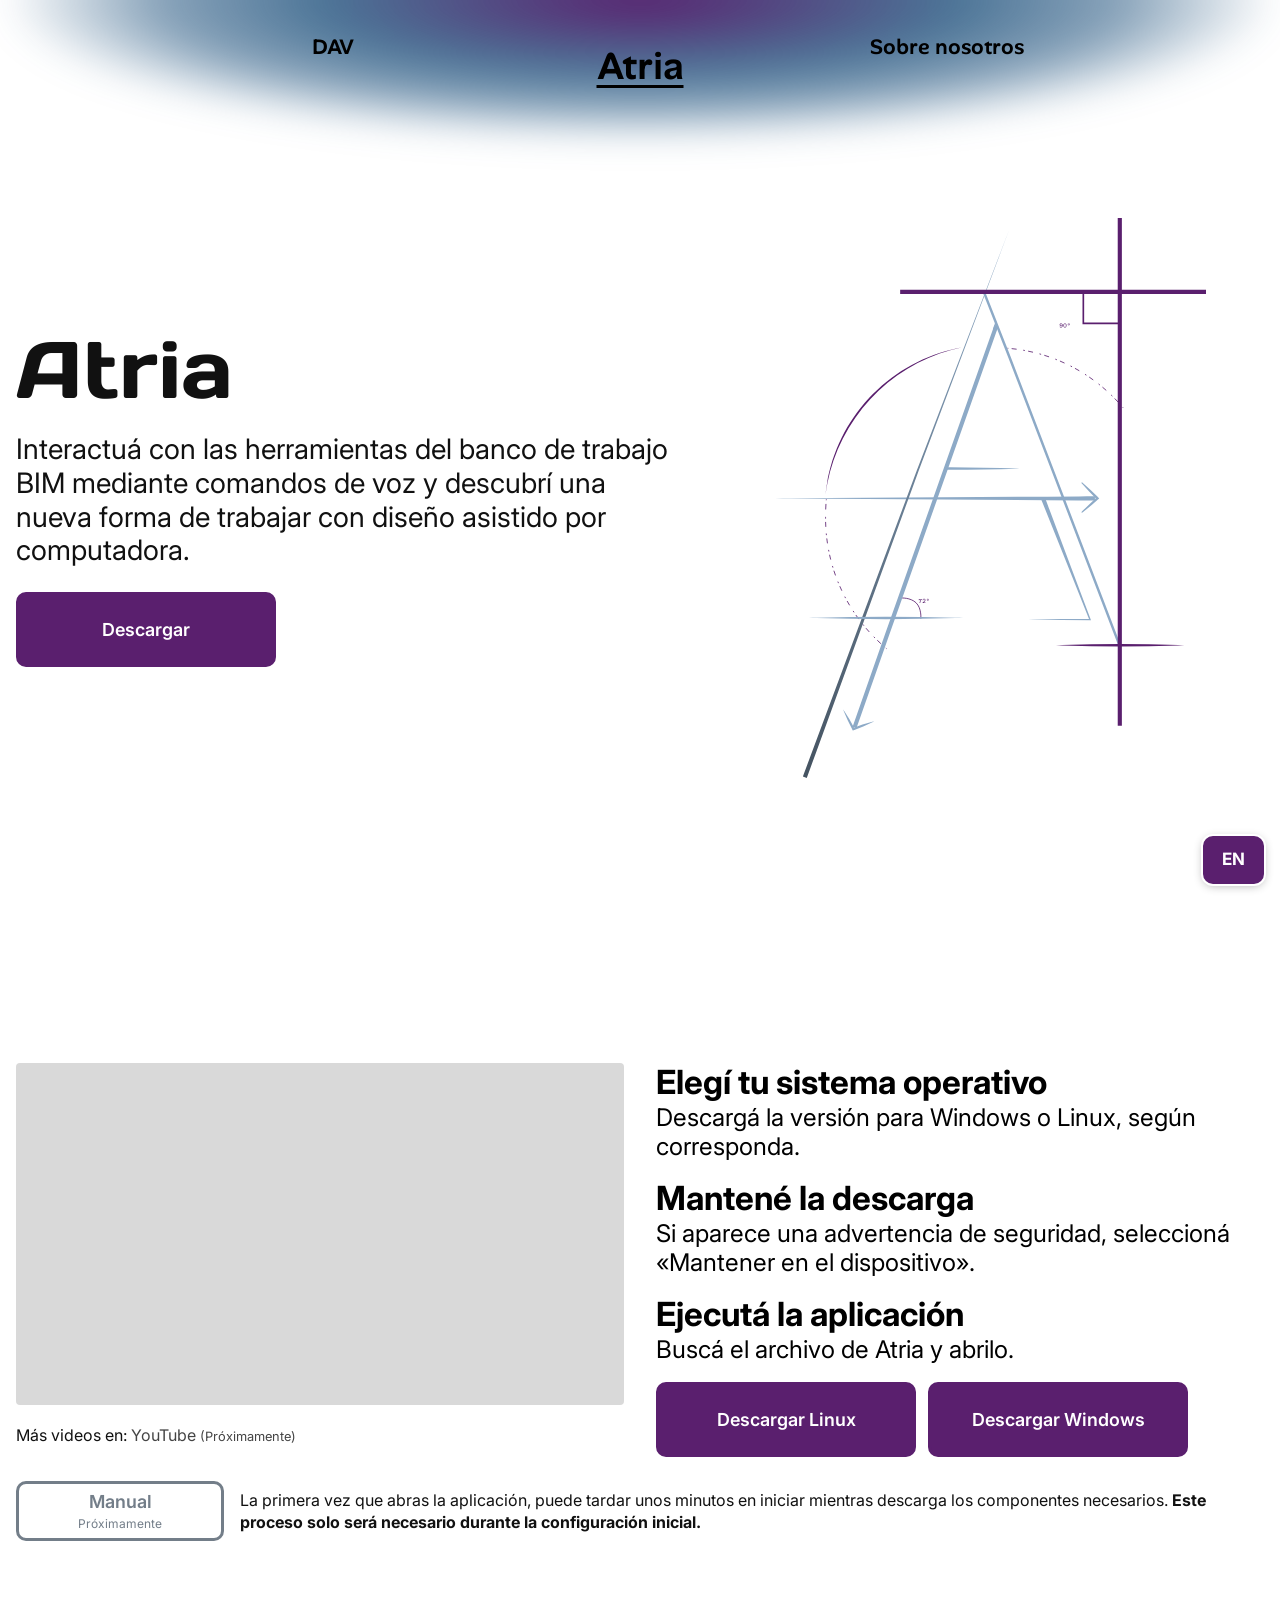
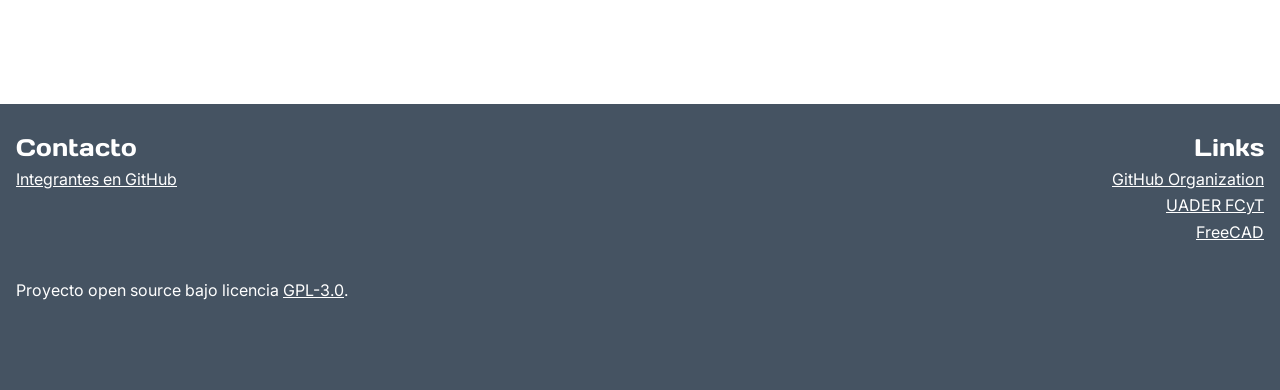
==== index.html @ 426ceb81 "fix(header): center navigation and refine radial gradients" ====
<!doctype html>
<html lang="es">
<head>
  <meta charset="utf-8">
  <meta name="viewport" content="width=device-width, initial-scale=1">
  <title>Atria — Comandos de voz para el banco de trabajo BIM</title>
  <meta name="description" content="Atria permite interactuar con las herramientas del banco de trabajo BIM mediante comandos de voz. Proyecto open source de la UADER.">
  <link rel="canonical" href="https://dav-atria-web.vercel.app/">
  <link rel="alternate" hreflang="es" href="https://dav-atria-web.vercel.app/">
  <link rel="alternate" hreflang="en" href="https://dav-atria-web.vercel.app/en/">
  <link rel="alternate" hreflang="x-default" href="https://dav-atria-web.vercel.app/">
  <meta property="og:type" content="website">
  <meta property="og:title" content="Atria — Comandos de voz para el banco de trabajo BIM">
  <meta property="og:description" content="Atria permite interactuar con las herramientas del banco de trabajo BIM mediante comandos de voz. Proyecto open source de la UADER.">
  <meta property="og:url" content="https://dav-atria-web.vercel.app/">
  <meta property="og:locale" content="es_AR">
  <!-- TODO: og:image (URL absoluta bajo https://dav-atria-web.vercel.app/assets/img/) cuando se exporte desde Figma -->
  <link rel="icon" type="image/svg+xml" href="assets/img/atria-ilustracion.svg">
  <link rel="preconnect" href="https://fonts.googleapis.com">
  <link rel="preconnect" href="https://fonts.gstatic.com" crossorigin>
  <link href="https://fonts.googleapis.com/css2?family=Alan+Sans:wght@300..900&family=Days+One&family=Inter:wght@400;600;700&display=swap" rel="stylesheet">
  <link rel="stylesheet" href="css/styles.css">
</head>
<body>
  <a class="skip-link" href="#main">Saltar al contenido</a>

  <header class="site-header" data-active="atria">
    <div class="nav-blob" aria-hidden="true"></div>
    <div class="site-header__bar">
      <button type="button" class="menu-toggle" aria-expanded="false" aria-controls="main-nav">Menú</button>
      <nav id="main-nav" class="main-nav" aria-label="Principal">
        <a href="dav.html">DAV</a>
        <a href="index.html" aria-current="page"><span translate="no" class="notranslate">Atria</span></a>
        <a href="nosotros.html">Sobre nosotros</a>
      </nav>
    </div>
  </header>

  <main id="main">
    <section class="section section--screen section--atria" aria-labelledby="page-title">
      <div class="container">
        <div class="hero">
          <div class="hero__text">
            <h1 id="page-title"><span translate="no" class="notranslate">Atria</span></h1>
            <p class="lead">Interactuá con las herramientas del banco de trabajo BIM mediante comandos de voz y descubrí una nueva forma de trabajar con diseño asistido por computadora.</p>
            <div class="btn-row">
              <a class="btn btn--atria" href="#descargas"><span class="btn__label">Descargar</span></a>
            </div>
          </div>
          <img class="hero__visual hero__visual--atria" src="assets/img/atria-ilustracion.svg" alt="" width="520" height="675">
        </div>
      </div>
    </section>
    <section class="section section--screen section--atria" id="descargas" aria-label="Cómo instalar Atria">
      <div class="container">
        <div class="downloads">
          <div class="downloads__video" role="img" aria-label="Espacio reservado para el video tutorial"></div>
          <p class="downloads__more">Más videos en:
            <span class="link-soon" data-link="youtube">YouTube <small>(Próximamente)</small></span>
          </p>
          <div class="steps" role="group" aria-label="Cómo instalar Atria">
            <div class="step">
              <h2>Elegí tu sistema operativo</h2>
              <p>Descargá la versión para Windows o Linux, según corresponda.</p>
            </div>
            <div class="step">
              <h2>Mantené la descarga</h2>
              <p>Si aparece una advertencia de seguridad, seleccioná «Mantener en el dispositivo».</p>
            </div>
            <div class="step">
              <h2>Ejecutá la aplicación</h2>
              <p>Buscá el archivo de <span translate="no" class="notranslate">Atria</span> y abrilo.</p>
            </div>
            <div class="btn-row">
              <button type="button" class="btn btn--atria" data-link="downloads.atriaLinux" disabled aria-disabled="true"><span class="btn__label">Descargar Linux</span><small>Próximamente</small></button>
              <button type="button" class="btn btn--atria" data-link="downloads.atriaWindows" disabled aria-disabled="true"><span class="btn__label">Descargar Windows</span><small>Próximamente</small></button>
            </div>
          </div>
          <div class="manual">
            <button type="button" class="btn btn--outline btn--atria-outline" data-link="manual.atria.es" disabled aria-disabled="true"><span class="btn__label">Manual</span><small>Próximamente</small></button>
            <p>La primera vez que abras la aplicación, puede tardar unos minutos en iniciar mientras descarga los componentes necesarios. <strong>Este proceso solo será necesario durante la configuración inicial.</strong></p>
          </div>
        </div>
      </div>
    </section>
  </main>

  <footer class="site-footer site-footer--atria">
    <div class="container site-footer__grid">
      <div>
        <h2 class="site-footer__title">Contacto</h2>
        <ul>
          <li><a href="https://github.com/orgs/DAv-Project-Team-UADER/people" target="_blank" rel="noopener noreferrer">Integrantes en GitHub</a></li>
        </ul>
      </div>
      <div class="site-footer__right">
        <h2 class="site-footer__title">Links</h2>
        <ul>
          <li><a href="https://github.com/DAv-Project-Team-UADER" target="_blank" rel="noopener noreferrer">GitHub Organization</a></li>
          <!-- TODO: confirmar la URL oficial de UADER FCyT y cargarla en js/config.js (uader) -->
          <li><span data-link="uader">UADER FCyT</span></li>
          <li><a href="https://www.freecad.org" target="_blank" rel="noopener noreferrer">FreeCAD</a></li>
        </ul>
      </div>
      <p class="site-footer__license">Proyecto open source bajo licencia <a href="https://github.com/DAv-Project-Team-UADER/Atria/blob/main/LICENSE" target="_blank" rel="noopener noreferrer">GPL-3.0</a>.</p>
    </div>
  </footer>

  <nav class="lang-switch lang-switch--atria" aria-label="Idioma">
    <a href="en/../en/index.html" lang="en" hreflang="en" title="English">EN</a>
  </nav>

  <script src="js/config.js"></script>
  <script src="js/main.js"></script>
</body>
</html>
---- css/styles.css ----
/* ==========================================================
   Atria / DAV — landing
   Variables del Figma: colores y tipografías
   ========================================================== */
:root {
  /* Atria */
  --atria-purple: #5A1F6E;
  --atria-blue-gray: #8DAAC7;
  --atria-slate: #455362;

  /* DAV */
  --dav-navy: #104674;
  --dav-sky: #49A6CF;
  --dav-green: #60AC76;
  --dav-lime: #92B54E;
  --dav-amber: #EFB336;

  /* Neutros */
  --color-bg: #ffffff;
  --color-text: #111111;
  --color-muted: #f1f2f4;
  --color-video: #d9d9d9;

  /* Tipografía */
  --font-title: "Days One", system-ui, sans-serif;
  --font-body: "Inter", system-ui, sans-serif;
  /* Jerarquía: título (nombre de la página, 80px) > subtítulo (36px) > texto (26px) > texto chico (16px).
     Los mínimos mantienen la lectura en pantallas chicas. */
  --fs-title: clamp(2.5rem, 8vw, 5rem);
  --fs-sub: clamp(1.375rem, 2.6vw, 2.25rem);
  --fs-lead: clamp(1.125rem, 2.2vw, 2rem);      /* descripción del hero */
  --fs-text: clamp(1rem, 1.9vw, 1.625rem);      /* párrafos, pasos, listas */
  --fs-small: 1rem;
  --fs-btn: clamp(0.9375rem, 1.4vw, 1.25rem);        /* TODO: confirmar tamaño de texto del botón */

  /* Layout */
  --header-h: 96px;
  --container: 1360px;
  --gutter: 16px;
  --radius: 8px;

  /* Animación: solo lo definido en el prototipo de Figma */
  --btn-transition: 300ms ease-out;  /* botones: Figma, Smart animate 300ms ease-out */
}

*, *::before, *::after { box-sizing: border-box; }

html { scroll-padding-top: var(--header-h); }

body {
  margin: 0;
  font-family: var(--font-body);
  font-weight: 400;
  color: var(--color-text);
  background: var(--color-bg);
  line-height: 1.4;
  overflow-x: hidden;
}

img, svg { max-width: 100%; height: auto; }

h1, h2, .title {
  font-family: var(--font-title);
  font-weight: 400;
  font-size: var(--fs-title);
  line-height: 1;
  letter-spacing: 0;
  margin: 0 0 24px;
}

h3 { margin: 0 0 4px; font-size: 1rem; font-weight: 700; }
p { margin: 0 0 12px; }

a { color: inherit; }
a:focus-visible, button:focus-visible {
  outline: 3px solid var(--atria-purple);
  outline-offset: 3px;
}

.container {
  width: 100%;
  max-width: var(--container);
  margin: 0 auto;
  padding: 0 var(--gutter);
}

.skip-link {
  position: absolute;
  left: 8px;
  top: -60px;
  background: var(--atria-purple);
  color: #fff;
  padding: 8px 12px;
  border-radius: var(--radius);
  z-index: 100;
}
.skip-link:focus { top: 8px; }

/* ---------- Header / nav ---------- */
/* Medio elipse con degradé que contiene los tres nombres. El activo va al centro y subrayado.
   El degradé y el color del texto cambian según la página (data-active). */
.site-header {
  position: sticky;
  top: 0;
  z-index: 50;
  height: var(--header-h);
  pointer-events: none;
}
.site-header > * { pointer-events: auto; }
/* Se esconde al bajar (clase .is-hidden desde main.js) y vuelve al subir. Mismo timing que el prototipo. */
.site-header { transition: transform var(--btn-transition); }
.site-header.is-hidden { transform: translateY(-100%); }
.site-header.is-hidden:focus-within { transform: none; }

.nav-blob {
  position: absolute;
  top: 0;
  left: 50%;
  transform: translateX(-50%);
  width: 100%;
  height: 100%;
  border-radius: 0 0 50% 50% / 0 0 100% 100%;
  pointer-events: none;
}
.site-header[data-active="atria"] {
  --nav-text: #000;
  --nav-gradient: radial-gradient(ellipse farthest-side at 50% 50%, #5A1F6E 0%, rgb(16 70 116 / 75%) 50%, rgb(16 70 116 / 50%) 75%, rgb(16 70 116 / 0%) 100%);
}
.site-header[data-active="dav"] {
  --nav-text: #000;
  --nav-gradient: radial-gradient(ellipse farthest-side at 50% 50%, #60AC76 0%, rgb(146 181 78 / 75%) 50%, rgb(239 179 54 / 50%) 75%, rgb(239 179 54 / 0%) 100%);
}
.site-header[data-active="about"] {
  --nav-text: #000;
  --nav-gradient: radial-gradient(ellipse farthest-side at 50% 50%, #455362 0%, rgb(141 170 199 / 75%) 50%, rgb(141 170 199 / 50%) 75%, rgb(141 170 199 / 0%) 100%);
}
.site-header .nav-blob {
  background: none;
  height: auto;
  aspect-ratio: 3000 / 331;
}
.site-header .nav-blob::before {
  content: "";
  position: absolute;
  top: 0;
  left: 0;
  width: 100%;
  height: auto;
  aspect-ratio: 1500 / 331;
  transform: translateY(-50%);
  border-radius: 50%;
  background: var(--nav-gradient);
  filter: blur(min(1.333vw, 20px));
}

.site-header__bar {
  position: relative;
  height: 100%;
  max-width: var(--container);
  margin: 0 auto;
  padding: 0 var(--gutter);
  display: flex;
  align-items: center;
  justify-content: center;
  color: var(--nav-text);
}

.main-nav {
  display: grid;
  grid-template-columns: minmax(0, 1fr) auto minmax(0, 1fr);
  column-gap: clamp(12px, 1.333vw, 20px);
  align-items: center;
  width: 100%;
  max-width: 1100px;
  margin: 0 auto;
  font-family: "Alan Sans", sans-serif;
}
.main-nav a:first-child, .main-nav a:last-child { justify-self: center; }
.main-nav a {
  color: var(--nav-text);
  text-decoration: none;
  font-weight: 600;
  font-size: clamp(18px, 1.667vw, 25px);
  padding: 6px 4px;
  white-space: nowrap;
}
.main-nav a:hover { text-decoration: underline; text-underline-offset: 6px; text-decoration-thickness: 2px; }
.main-nav a[aria-current="page"] {
  grid-column: 2;
  justify-self: center;
  font-size: clamp(30px, 3vw, 45px);
  text-decoration: underline;
  text-underline-offset: 6px;
  text-decoration-thickness: 3px;
  transform: translateY(19px);
}

.menu-toggle {
  display: none;
  font: inherit;
  font-weight: 700;
  padding: 8px 14px;
  border: 2px solid currentColor;
  border-radius: var(--radius);
  background: transparent;
  color: var(--nav-text);
  cursor: pointer;
}

/* ---------- Selector de idioma: fijo abajo a la derecha, color según la página ---------- */
.lang-switch {
  position: fixed;
  right: max(16px, env(safe-area-inset-right));
  bottom: max(16px, env(safe-area-inset-bottom));
  z-index: 60;
  --lang-c: var(--atria-purple);
}
.lang-switch--dav { --lang-c: var(--dav-navy); }
.lang-switch--about { --lang-c: var(--atria-slate); }
.lang-switch a {
  display: inline-flex;
  align-items: center;
  justify-content: center;
  min-width: 56px;
  height: 48px;
  padding: 0 16px;
  font-weight: 700;
  font-size: 1.0625rem;
  text-decoration: none;
  color: #fff;
  background: var(--lang-c);
  border: 3px solid var(--lang-c);
  border-radius: 10px;
  box-shadow: 0 0 0 2px #fff, 0 2px 10px rgba(0, 0, 0, 0.3);
  transition: background var(--btn-transition), color var(--btn-transition);
}
.lang-switch a:hover { background: #fff; color: var(--lang-c); }
.lang-switch a:focus-visible { outline: 3px solid var(--lang-c); outline-offset: 5px; }

/* ---------- Secciones ---------- */
.section { padding: 56px 0; }
.section--about { background: var(--color-bg); }

/* Hero y descargas ocupan cada uno el alto visible (pantalla menos el header). */
.section--screen {
  min-height: calc(100vh - var(--header-h));
  min-height: calc(100svh - var(--header-h));
  display: flex;
  align-items: center;
  padding: 24px 0;
}
.section--screen > .container { width: 100%; }

.hero {
  display: grid;
  grid-template-columns: 1.1fr 0.9fr;
  gap: 32px;
  align-items: center;
}
.lead { font-size: var(--fs-lead); line-height: 1.2; margin-bottom: 24px; }

.hero__visual { min-height: 260px; border-radius: var(--radius); }
.hero__visual--atria, .hero__visual--dav {
  display: block;
  width: 100%;
  height: auto;
  min-height: 0;
  max-height: min(560px, calc(100svh - var(--header-h) - 96px));
  object-fit: contain;
  border-radius: 0;
}

/* ---------- Botones ---------- */
/* Figma: descarga 260x75, manual 208x60, radio 10px, borde 3px.
   Hover: cambia a la variante alternativa (relleno <-> contorno), ease-out 300ms. */
.btn-row { display: flex; flex-wrap: wrap; gap: 12px; }

.btn {
  display: inline-flex;
  flex-direction: column;
  align-items: center;
  justify-content: center;
  gap: 2px;
  width: 260px;
  max-width: 100%;
  height: 75px;
  padding: 0 8px;
  font: inherit;
  font-weight: 600;
  font-size: var(--fs-btn);
  text-decoration: none;
  border: 3px solid transparent;
  border-radius: 10px;
  cursor: pointer;
  transition: background var(--btn-transition), color var(--btn-transition), border-color var(--btn-transition);
}
.btn .btn__label { white-space: nowrap; }
.btn small { font-size: 0.75rem; font-weight: 400; }
.btn--outline { width: 208px; height: 60px; flex: none; }

.btn--atria { background: var(--atria-purple); border-color: var(--atria-purple); color: #fff; }
.btn--atria:hover { background: #fff; color: var(--atria-purple); }
.btn--dav { background: var(--dav-navy); border-color: var(--dav-navy); color: #fff; }
.btn--dav:hover { background: #fff; color: var(--dav-navy); }

.btn--atria-outline { background: #fff; color: var(--atria-slate); border-color: var(--atria-slate); }
.btn--atria-outline:hover { background: var(--atria-slate); color: #fff; }
.btn--dav-outline { background: #fff; color: #2f6f46; border-color: var(--dav-green); }
.btn--dav-outline:hover { background: var(--dav-green); color: #10351f; }

.btn[disabled], .btn[aria-disabled="true"] { cursor: not-allowed; opacity: 0.75; }

.link-soon { color: #444; }
.link-soon small { font-size: 0.8em; }

/* ---------- Bloque de descargas ---------- */
.downloads {
  display: grid;
  grid-template-columns: minmax(0, 1fr) minmax(0, 1fr);
  gap: 8px 32px;
}
.downloads__video {
  background: var(--color-video);
  border-radius: 4px;
  aspect-ratio: 16 / 9;
}
.downloads__more { grid-column: 1; font-size: var(--fs-small); margin: 0; }
.steps { grid-column: 2; grid-row: 1 / span 2; color: #000; }
.step { margin-bottom: 18px; font-size: var(--fs-text); line-height: 1.2; }
.step h2, .step h3 { font-family: var(--font-body); font-size: var(--fs-sub); line-height: inherit; font-weight: 700; letter-spacing: 0; margin: 0; }
.step p { font-weight: 400; margin: 0; }
.manual {
  grid-column: 1 / -1;
  display: flex;
  gap: 16px;
  align-items: center;
  font-size: var(--fs-small);
  margin-top: 16px;
}
.manual p { margin: 0; }

/* ---------- Sobre nosotros ---------- */
.title--center { text-align: center; }
.about__text { max-width: 900px; margin: 0 auto 40px; text-align: center; font-size: var(--fs-text); line-height: 1.35; }

.teams { display: grid; grid-template-columns: 1fr 1fr; gap: 32px; }
.team { display: grid; grid-template-columns: 1fr 1fr; gap: 0 16px; align-content: start; }
.team__title {
  grid-column: 1 / -1;
  text-align: center;
  font-family: var(--font-title);
  font-weight: 400;
  font-size: var(--fs-sub);
  margin: 0 0 12px;
}
.team__list { list-style: none; margin: 0; padding: 0; font-size: var(--fs-text); line-height: 1.2; color: #000; }
.team__list + .team__list { text-align: right; }
.team__list li { padding: 2px 0; }

/* ---------- Footer ---------- */
.site-footer { background: var(--atria-slate); color: #fff; padding: 32px 0 88px; } /* margen abajo: no tapar los links con el botón de idioma */
.site-footer--atria { background: var(--atria-slate); }
/* Figma usa blanco sobre #49A6CF (2.7:1, no cumple AA); se usa texto oscuro (6:1) */
.site-footer--dav { background: var(--dav-sky); color: #0b1f2e; }
.site-footer--about { background: var(--atria-purple); }
.site-footer a { color: inherit; }
.site-footer a:focus-visible { outline-color: currentColor; }
.site-footer__grid { display: grid; grid-template-columns: 1fr 1fr; gap: 16px; }
.site-footer__title { font-size: 1.5rem; margin: 0 0 8px; }
.site-footer ul { list-style: none; margin: 0; padding: 0; font-size: var(--fs-small); }
.site-footer li { margin-bottom: 4px; }
.site-footer__right { text-align: right; }
.site-footer__license { grid-column: 1 / -1; font-size: var(--fs-small); margin: 16px 0 0; }

/* ---------- Responsive ---------- */
@media (max-width: 900px) {
  .hero, .downloads { grid-template-columns: 1fr; }
  .downloads__more, .steps { grid-column: 1; grid-row: auto; }
  .hero__visual { min-height: 0; order: -1; }
  .hero__visual--atria, .hero__visual--dav { max-height: min(300px, 28svh); }
  .hero { gap: 20px; }
}

@media (max-width: 720px) {
  :root { --header-h: 64px; }
  .nav-blob { width: 100%; }
  .menu-toggle { display: inline-block; }
  .main-nav {
    display: none;
    position: absolute;
    top: 100%;
    left: var(--gutter);
    right: var(--gutter);
    width: auto;
    max-width: none;
    margin: 0;
    flex-direction: column;
    align-items: flex-start;
    gap: 4px;
    padding: 12px 16px 16px;
    background: var(--color-bg);
    border: 1px solid var(--color-muted);
    border-radius: var(--radius);
    box-shadow: 0 6px 18px rgba(0, 0, 0, 0.18);
  }
  .main-nav a, .main-nav a[aria-current="page"] { color: #000; font-size: 1.125rem; transform: none; }
  .main-nav.is-open { display: flex; }
  .teams { grid-template-columns: 1fr; }
  .section { padding: 40px 0; }
  .section--screen { padding: 12px 0 72px; } /* deja lugar al botón de idioma fijo */
}

@media (max-width: 420px) {
  .manual { flex-direction: column; align-items: flex-start; }
  .btn-row .btn { width: 100%; }
}

/* ---------- Transición entre páginas (prototipo de Figma) ----------
   Figma: Smart animate, 0.3 s, ease-out. Se animan el degradé (Ellipse 1) y el menú.
   En "Sobre nosotros" la elipse mide 354.046 px de alto contra 331.081 px en Atria y DAV,
   con la base fija: arriba queda 22.965 px más alta. Se aplica con View Transitions entre
   páginas (Chrome, Edge y Safari recientes); en el resto se navega sin animación. */
.nav-blob { view-transition-name: nav-blob; }

.main-nav a[href$="dav.html"] { view-transition-name: nav-dav; }
.main-nav a[href$="index.html"] { view-transition-name: nav-atria; }
.main-nav a[href$="nosotros.html"],
.main-nav a[href$="about.html"] { view-transition-name: nav-about; }

@media (prefers-reduced-motion: no-preference) {
  @view-transition { navigation: auto; }

  /* El resto de la página cambia de golpe: el prototipo solo anima el degradé y el menú */
  ::view-transition-old(root) { display: none; }
  ::view-transition-new(root) { animation: none; mix-blend-mode: normal; }

  ::view-transition-group(nav-blob), ::view-transition-group(nav-dav),
  ::view-transition-group(nav-atria), ::view-transition-group(nav-about),
  ::view-transition-old(nav-blob), ::view-transition-old(nav-dav),
  ::view-transition-old(nav-atria), ::view-transition-old(nav-about),
  ::view-transition-new(nav-blob), ::view-transition-new(nav-dav),
  ::view-transition-new(nav-atria), ::view-transition-new(nav-about) {
    animation-duration: 0.3s;
    animation-timing-function: ease-out;
  }
}

/* ---------- Accesibilidad: reducir movimiento ---------- */
@media (prefers-reduced-motion: reduce) {
  *, *::before, *::after {
    transition: none !important;
    animation: none !important;
  }
}
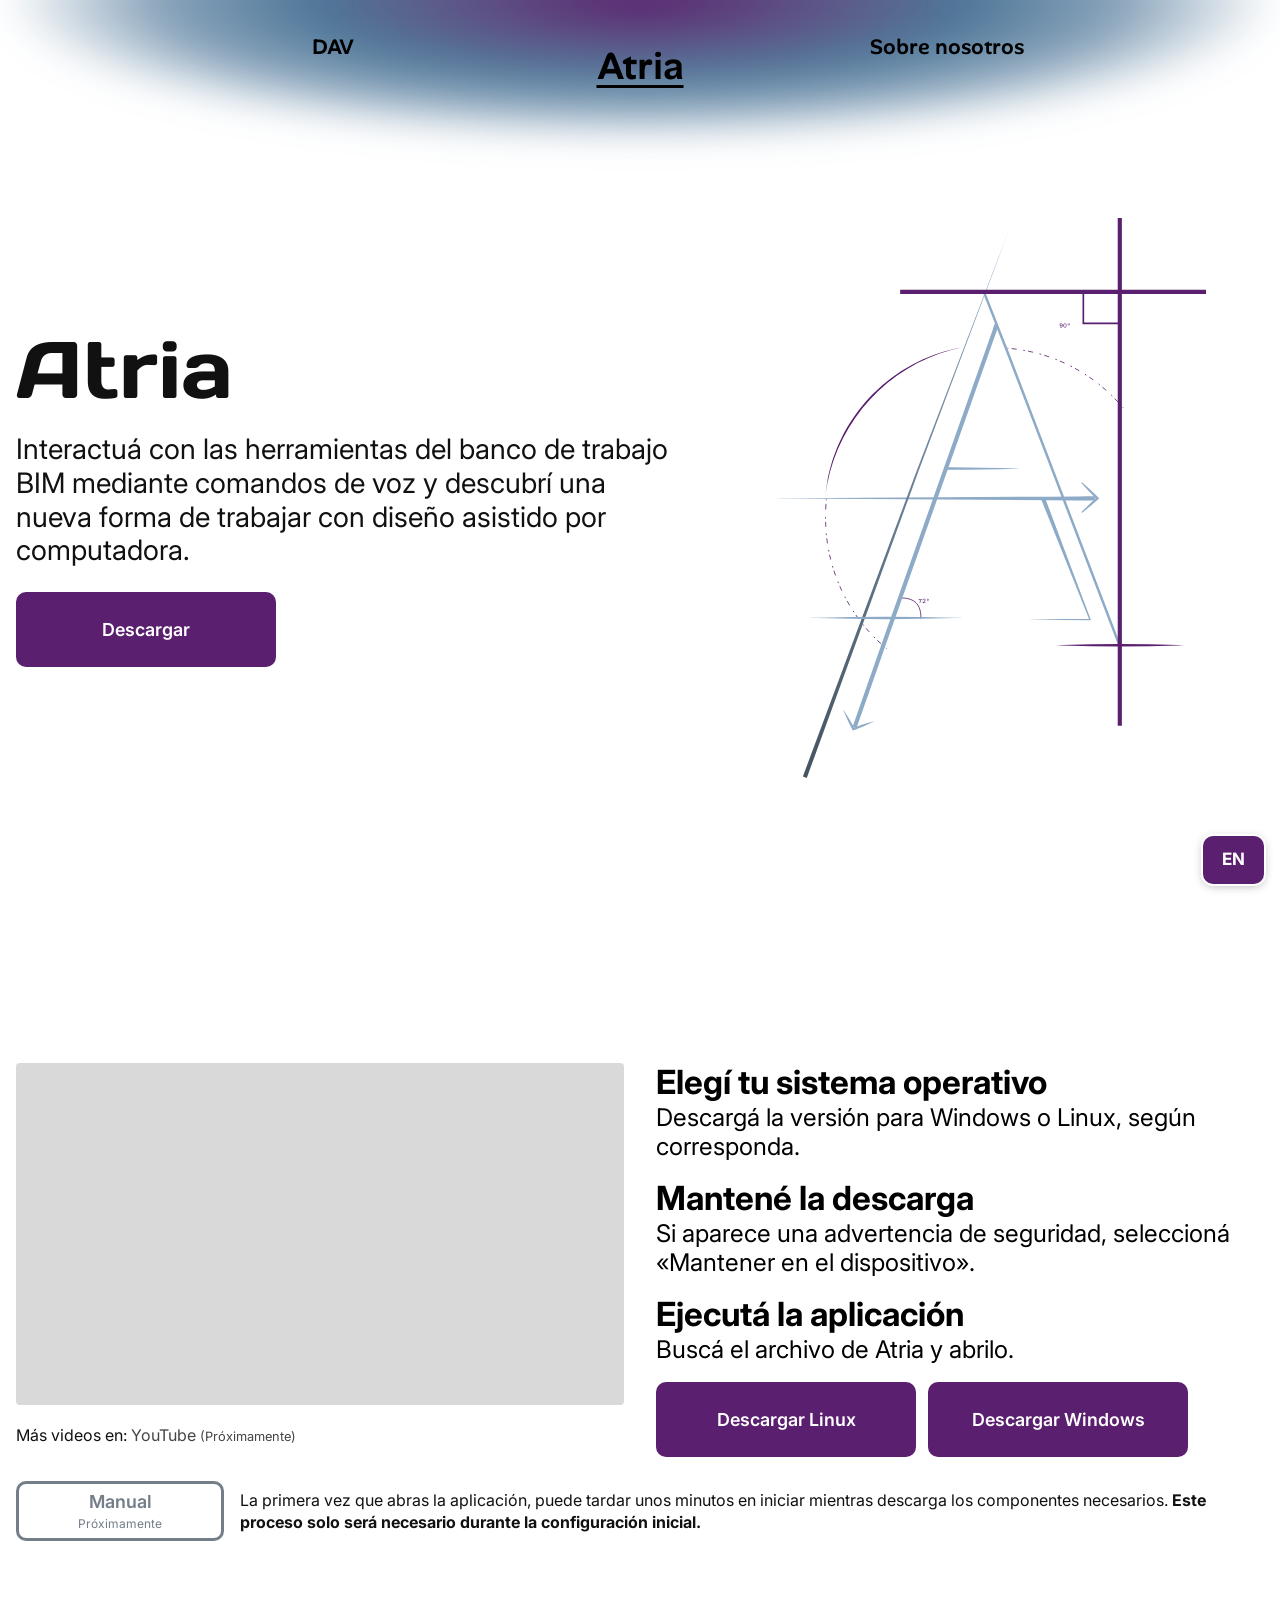
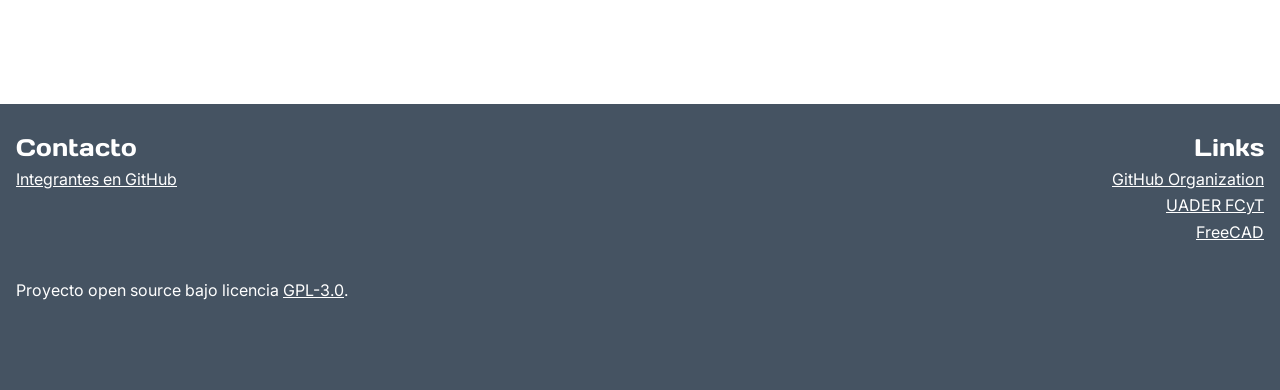
==== commit 3d38c92b: "refactor(styles): centralize font imports and design tokens" ====
--- a/index.html
+++ b/index.html
@@ -16,9 +16,6 @@
   <meta property="og:locale" content="es_AR">
   <!-- TODO: og:image (URL absoluta bajo https://dav-atria-web.vercel.app/assets/img/) cuando se exporte desde Figma -->
   <link rel="icon" type="image/svg+xml" href="assets/img/atria-ilustracion.svg">
-  <link rel="preconnect" href="https://fonts.googleapis.com">
-  <link rel="preconnect" href="https://fonts.gstatic.com" crossorigin>
-  <link href="https://fonts.googleapis.com/css2?family=Alan+Sans:wght@300..900&family=Days+One&family=Inter:wght@400;600;700&display=swap" rel="stylesheet">
   <link rel="stylesheet" href="css/styles.css">
 </head>
 <body>
--- a/css/styles.css
+++ b/css/styles.css
@@ -1,3 +1,5 @@
+@import url("https://fonts.googleapis.com/css2?family=Alan+Sans:wght@300..900&family=Days+One&family=Inter:wght@400;600;700&display=swap");
+
 /* ==========================================================
    Atria / DAV — landing
    Variables del Figma: colores y tipografías
@@ -24,6 +26,7 @@
   /* Tipografía */
   --font-title: "Days One", system-ui, sans-serif;
   --font-body: "Inter", system-ui, sans-serif;
+  --font-nav: "Alan Sans", system-ui, sans-serif;
   /* Jerarquía: título (nombre de la página, 80px) > subtítulo (36px) > texto (26px) > texto chico (16px).
      Los mínimos mantienen la lectura en pantallas chicas. */
   --fs-title: clamp(2.5rem, 8vw, 5rem);
@@ -38,6 +41,15 @@
   --container: 1360px;
   --gutter: 16px;
   --radius: 8px;
+
+  /* Navegación */
+  --nav-text: #000;
+  --nav-font-size: clamp(18px, 1.667vw, 25px);
+  --nav-active-font-size: clamp(30px, 3vw, 45px);
+  --nav-gap: clamp(12px, 1.333vw, 20px);
+  --nav-max-width: 1100px;
+  --nav-blur: blur(min(1.333vw, 20px));
+  --nav-active-offset: 19px;
 
   /* Animación: solo lo definido en el prototipo de Figma */
   --btn-transition: 300ms ease-out;  /* botones: Figma, Smart animate 300ms ease-out */
@@ -123,16 +135,13 @@
   pointer-events: none;
 }
 .site-header[data-active="atria"] {
-  --nav-text: #000;
-  --nav-gradient: radial-gradient(ellipse farthest-side at 50% 50%, #5A1F6E 0%, rgb(16 70 116 / 75%) 50%, rgb(16 70 116 / 50%) 75%, rgb(16 70 116 / 0%) 100%);
+  --nav-gradient: radial-gradient(ellipse farthest-side at 50% 50%, var(--atria-purple) 0%, color-mix(in srgb, var(--dav-navy) 75%, transparent) 50%, color-mix(in srgb, var(--dav-navy) 50%, transparent) 75%, transparent 100%);
 }
 .site-header[data-active="dav"] {
-  --nav-text: #000;
-  --nav-gradient: radial-gradient(ellipse farthest-side at 50% 50%, #60AC76 0%, rgb(146 181 78 / 75%) 50%, rgb(239 179 54 / 50%) 75%, rgb(239 179 54 / 0%) 100%);
+  --nav-gradient: radial-gradient(ellipse farthest-side at 50% 50%, var(--dav-green) 0%, color-mix(in srgb, var(--dav-lime) 75%, transparent) 50%, color-mix(in srgb, var(--dav-amber) 50%, transparent) 75%, transparent 100%);
 }
 .site-header[data-active="about"] {
-  --nav-text: #000;
-  --nav-gradient: radial-gradient(ellipse farthest-side at 50% 50%, #455362 0%, rgb(141 170 199 / 75%) 50%, rgb(141 170 199 / 50%) 75%, rgb(141 170 199 / 0%) 100%);
+  --nav-gradient: radial-gradient(ellipse farthest-side at 50% 50%, var(--atria-slate) 0%, color-mix(in srgb, var(--atria-blue-gray) 75%, transparent) 50%, color-mix(in srgb, var(--atria-blue-gray) 50%, transparent) 75%, transparent 100%);
 }
 .site-header .nav-blob {
   background: none;
@@ -150,7 +159,7 @@
   transform: translateY(-50%);
   border-radius: 50%;
   background: var(--nav-gradient);
-  filter: blur(min(1.333vw, 20px));
+  filter: var(--nav-blur);
 }
 
 .site-header__bar {
@@ -168,19 +177,19 @@
 .main-nav {
   display: grid;
   grid-template-columns: minmax(0, 1fr) auto minmax(0, 1fr);
-  column-gap: clamp(12px, 1.333vw, 20px);
+  column-gap: var(--nav-gap);
   align-items: center;
   width: 100%;
-  max-width: 1100px;
+  max-width: var(--nav-max-width);
   margin: 0 auto;
-  font-family: "Alan Sans", sans-serif;
+  font-family: var(--font-nav);
 }
 .main-nav a:first-child, .main-nav a:last-child { justify-self: center; }
 .main-nav a {
   color: var(--nav-text);
   text-decoration: none;
   font-weight: 600;
-  font-size: clamp(18px, 1.667vw, 25px);
+  font-size: var(--nav-font-size);
   padding: 6px 4px;
   white-space: nowrap;
 }
@@ -188,11 +197,11 @@
 .main-nav a[aria-current="page"] {
   grid-column: 2;
   justify-self: center;
-  font-size: clamp(30px, 3vw, 45px);
+  font-size: var(--nav-active-font-size);
   text-decoration: underline;
   text-underline-offset: 6px;
   text-decoration-thickness: 3px;
-  transform: translateY(19px);
+  transform: translateY(var(--nav-active-offset));
 }
 
 .menu-toggle {
@@ -394,6 +403,7 @@
     width: auto;
     max-width: none;
     margin: 0;
+    column-gap: 4px;
     flex-direction: column;
     align-items: flex-start;
     gap: 4px;
@@ -403,7 +413,7 @@
     border-radius: var(--radius);
     box-shadow: 0 6px 18px rgba(0, 0, 0, 0.18);
   }
-  .main-nav a, .main-nav a[aria-current="page"] { color: #000; font-size: 1.125rem; transform: none; }
+  .main-nav a, .main-nav a[aria-current="page"] { color: var(--nav-text); font-size: 1.125rem; transform: none; }
   .main-nav.is-open { display: flex; }
   .teams { grid-template-columns: 1fr; }
   .section { padding: 40px 0; }
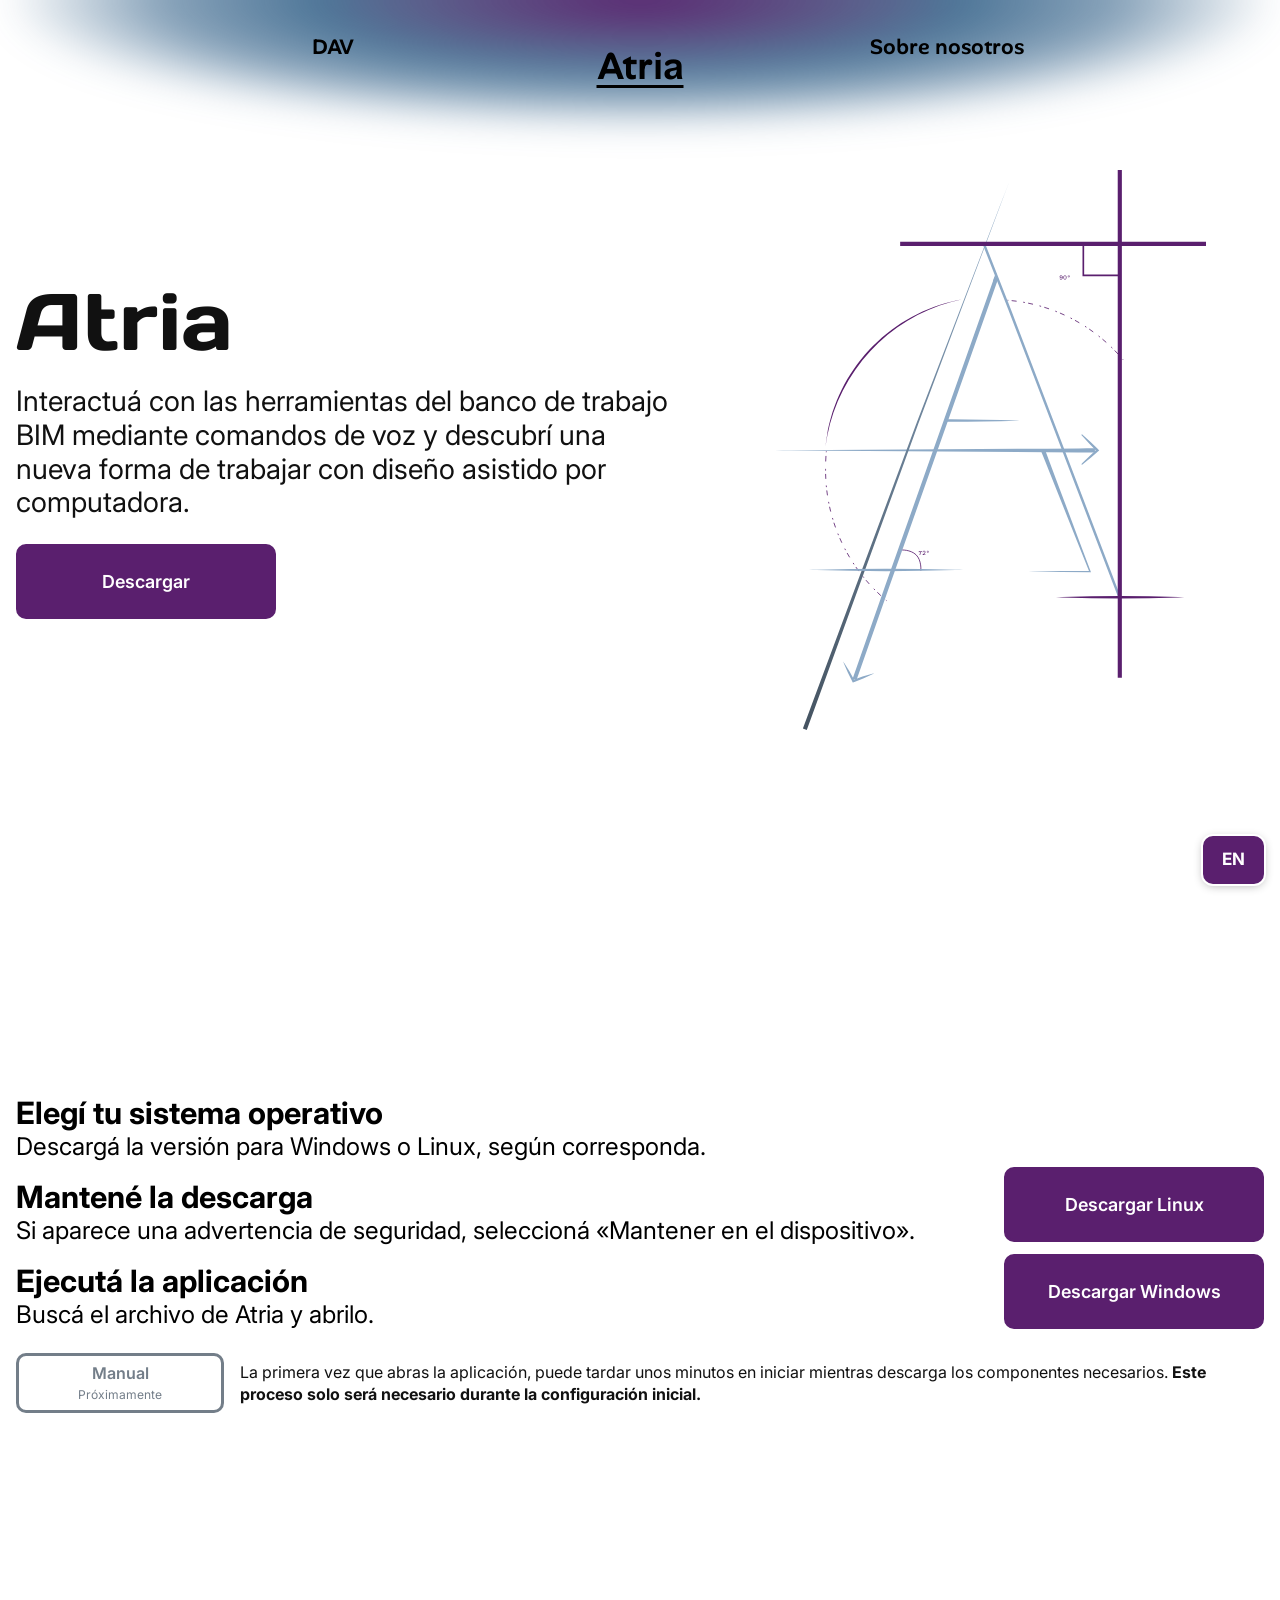
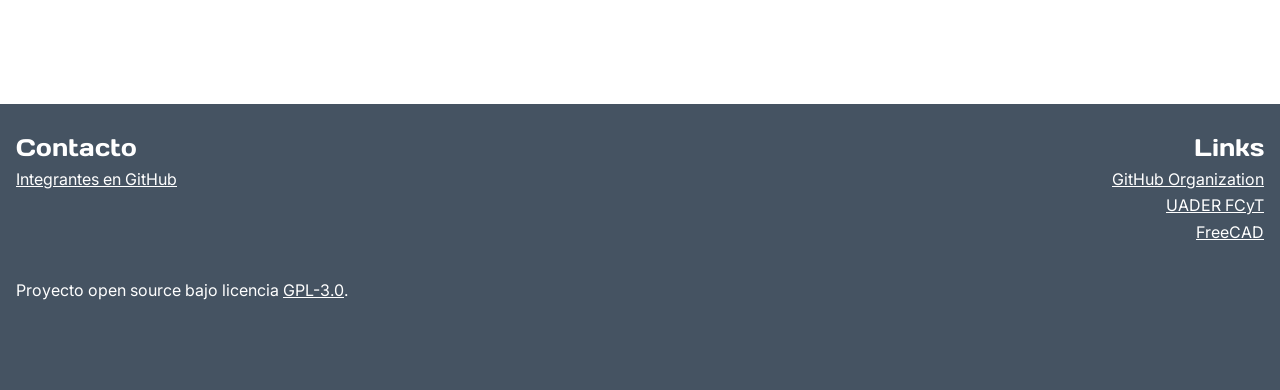
==== commit c534161c: "feat(atria): streamline downloads and remove YouTube teaser" ====
--- a/index.html
+++ b/index.html
@@ -24,7 +24,6 @@
   <header class="site-header" data-active="atria">
     <div class="nav-blob" aria-hidden="true"></div>
     <div class="site-header__bar">
-      <button type="button" class="menu-toggle" aria-expanded="false" aria-controls="main-nav">Menú</button>
       <nav id="main-nav" class="main-nav" aria-label="Principal">
         <a href="dav.html">DAV</a>
         <a href="index.html" aria-current="page"><span translate="no" class="notranslate">Atria</span></a>
@@ -50,11 +49,7 @@
     </section>
     <section class="section section--screen section--atria" id="descargas" aria-label="Cómo instalar Atria">
       <div class="container">
-        <div class="downloads">
-          <div class="downloads__video" role="img" aria-label="Espacio reservado para el video tutorial"></div>
-          <p class="downloads__more">Más videos en:
-            <span class="link-soon" data-link="youtube">YouTube <small>(Próximamente)</small></span>
-          </p>
+        <div class="downloads downloads--atria">
           <div class="steps" role="group" aria-label="Cómo instalar Atria">
             <div class="step">
               <h2>Elegí tu sistema operativo</h2>
@@ -68,10 +63,10 @@
               <h2>Ejecutá la aplicación</h2>
               <p>Buscá el archivo de <span translate="no" class="notranslate">Atria</span> y abrilo.</p>
             </div>
-            <div class="btn-row">
-              <button type="button" class="btn btn--atria" data-link="downloads.atriaLinux" disabled aria-disabled="true"><span class="btn__label">Descargar Linux</span><small>Próximamente</small></button>
-              <button type="button" class="btn btn--atria" data-link="downloads.atriaWindows" disabled aria-disabled="true"><span class="btn__label">Descargar Windows</span><small>Próximamente</small></button>
-            </div>
+          </div>
+          <div class="btn-row downloads__actions">
+            <button type="button" class="btn btn--atria" data-link="downloads.atriaLinux" disabled aria-disabled="true"><span class="btn__label">Descargar Linux</span><small>Próximamente</small></button>
+            <button type="button" class="btn btn--atria" data-link="downloads.atriaWindows" disabled aria-disabled="true"><span class="btn__label">Descargar Windows</span><small>Próximamente</small></button>
           </div>
           <div class="manual">
             <button type="button" class="btn btn--outline btn--atria-outline" data-link="manual.atria.es" disabled aria-disabled="true"><span class="btn__label">Manual</span><small>Próximamente</small></button>
--- a/css/styles.css
+++ b/css/styles.css
@@ -30,8 +30,9 @@
   /* Jerarquía: título (nombre de la página, 80px) > subtítulo (36px) > texto (26px) > texto chico (16px).
      Los mínimos mantienen la lectura en pantallas chicas. */
   --fs-title: clamp(2.5rem, 8vw, 5rem);
-  --fs-sub: clamp(1.375rem, 2.6vw, 2.25rem);
-  --fs-lead: clamp(1.125rem, 2.2vw, 2rem);      /* descripción del hero */
+  --fs-sub: clamp(1.375rem, 2.6vw, 2.5rem);
+  --fs-step-title: clamp(1.25rem, 2.4vw, 2.25rem);
+  --fs-lead: clamp(1.125rem, 2.2vw, 1.875rem);      /* descripción del hero */
   --fs-text: clamp(1rem, 1.9vw, 1.625rem);      /* párrafos, pasos, listas */
   --fs-small: 1rem;
   --fs-btn: clamp(0.9375rem, 1.4vw, 1.25rem);        /* TODO: confirmar tamaño de texto del botón */
@@ -57,10 +58,14 @@
 
 *, *::before, *::after { box-sizing: border-box; }
 
-html { scroll-padding-top: var(--header-h); }
+html {
+  scroll-padding-top: var(--header-h);
+  scroll-behavior: smooth;
+}
 
 body {
   margin: 0;
+  padding-top: var(--header-h);
   font-family: var(--font-body);
   font-weight: 400;
   color: var(--color-text);
@@ -112,25 +117,26 @@
 /* Medio elipse con degradé que contiene los tres nombres. El activo va al centro y subrayado.
    El degradé y el color del texto cambian según la página (data-active). */
 .site-header {
-  position: sticky;
+  position: fixed;
   top: 0;
+  left: 0;
+  right: 0;
   z-index: 50;
-  height: var(--header-h);
+  min-height: var(--header-h);
   pointer-events: none;
 }
-.site-header > * { pointer-events: auto; }
-/* Se esconde al bajar (clase .is-hidden desde main.js) y vuelve al subir. Mismo timing que el prototipo. */
+.site-header > .site-header__bar { pointer-events: auto; }
 .site-header { transition: transform var(--btn-transition); }
-.site-header.is-hidden { transform: translateY(-100%); }
-.site-header.is-hidden:focus-within { transform: none; }
+.site-header.is-footer-visible { transform: translateY(calc(-100% - 60px)); }
 
 .nav-blob {
-  position: absolute;
+  position: relative;
   top: 0;
-  left: 50%;
-  transform: translateX(-50%);
+  left: auto;
+  transform: none;
   width: 100%;
-  height: 100%;
+  height: max(80px, 10vw);
+  aspect-ratio: auto;
   border-radius: 0 0 50% 50% / 0 0 100% 100%;
   pointer-events: none;
 }
@@ -145,8 +151,6 @@
 }
 .site-header .nav-blob {
   background: none;
-  height: auto;
-  aspect-ratio: 3000 / 331;
 }
 .site-header .nav-blob::before {
   content: "";
@@ -154,8 +158,8 @@
   top: 0;
   left: 0;
   width: 100%;
-  height: auto;
-  aspect-ratio: 1500 / 331;
+  height: max(160px, 20vw);
+  aspect-ratio: auto;
   transform: translateY(-50%);
   border-radius: 50%;
   background: var(--nav-gradient);
@@ -163,8 +167,11 @@
 }
 
 .site-header__bar {
-  position: relative;
-  height: 100%;
+  position: absolute;
+  top: 0;
+  left: 0;
+  right: 0;
+  height: var(--header-h);
   max-width: var(--container);
   margin: 0 auto;
   padding: 0 var(--gutter);
@@ -192,8 +199,9 @@
   font-size: var(--nav-font-size);
   padding: 6px 4px;
   white-space: nowrap;
-}
-.main-nav a:hover { text-decoration: underline; text-underline-offset: 6px; text-decoration-thickness: 2px; }
+  transition: transform 150ms ease-out;
+}
+.main-nav a:hover { text-decoration: none; transform: scale(0.97); }
 .main-nav a[aria-current="page"] {
   grid-column: 2;
   justify-self: center;
@@ -202,18 +210,6 @@
   text-underline-offset: 6px;
   text-decoration-thickness: 3px;
   transform: translateY(var(--nav-active-offset));
-}
-
-.menu-toggle {
-  display: none;
-  font: inherit;
-  font-weight: 700;
-  padding: 8px 14px;
-  border: 2px solid currentColor;
-  border-radius: var(--radius);
-  background: transparent;
-  color: var(--nav-text);
-  cursor: pointer;
 }
 
 /* ---------- Selector de idioma: fijo abajo a la derecha, color según la página ---------- */
@@ -259,6 +255,13 @@
   padding: 24px 0;
 }
 .section--screen > .container { width: 100%; }
+
+@media (min-width: 721px) {
+  .section--atria.section--screen,
+  .section--about.section--screen {
+    padding: 0 0 var(--header-h);
+  }
+}
 
 .hero {
   display: grid;
@@ -328,6 +331,125 @@
   grid-template-columns: minmax(0, 1fr) minmax(0, 1fr);
   gap: 8px 32px;
 }
+.downloads--atria {
+  grid-template-columns: minmax(0, 1fr);
+}
+.downloads--atria .steps {
+  grid-column: 1;
+  grid-row: auto;
+  margin: 0;
+}
+.downloads--atria .steps > .step:last-child {
+  margin-bottom: 0;
+}
+.downloads--atria .manual {
+  grid-column: 1;
+  width: 100%;
+  margin: 16px 0 0;
+}
+.downloads--atria > .downloads__actions {
+  flex-direction: column;
+  align-items: flex-end;
+}
+.downloads--atria .manual .btn {
+  font-size: calc(var(--fs-btn) * 0.9);
+}
+.downloads--atria .manual .btn small {
+  font-size: 0.75em;
+}
+@media (max-width: 420px) {
+  .downloads--atria > .downloads__actions {
+    align-items: stretch;
+    width: 100%;
+  }
+  .downloads--atria > .downloads__actions .btn {
+    width: 100%;
+    height: max(48px, 3.75em);
+    padding: 0 6px;
+    font-size: clamp(12px, 3.1vw, 13px);
+  }
+  .downloads--atria > .downloads__actions .btn small {
+    font-size: max(10px, 0.75em);
+  }
+  .downloads--atria .manual .btn {
+    width: min(208px, 70%);
+    height: 40px;
+    font-size: clamp(11px, 2.8vw, 12px);
+  }
+}
+@media (min-width: 420px) and (max-width: 904px) {
+  .downloads--atria {
+    grid-template-columns: minmax(0, 1fr);
+  }
+  .downloads--atria .steps,
+  .downloads--atria .manual,
+  .downloads--atria > .downloads__actions {
+    grid-column: 1;
+    grid-row: auto;
+  }
+  .downloads--atria > .downloads__actions {
+    display: grid;
+    grid-template-columns: repeat(2, minmax(0, 1fr));
+    align-items: stretch;
+    width: 100%;
+    margin-top: 24px;
+  }
+  .downloads--atria > .downloads__actions .btn {
+    width: 100%;
+    min-width: 0;
+    height: clamp(56px, 8.3vw, 75px);
+    padding: 0 6px;
+    font-size: clamp(13px, 1.667vw, 15px);
+  }
+  .downloads--atria > .downloads__actions .btn small {
+    font-size: max(10px, 0.75em);
+  }
+  .downloads--atria .manual .btn {
+    width: min(208px, 42vw);
+    height: clamp(40px, 6.6vw, 60px);
+    font-size: clamp(11px, 1.4vw, 14px);
+  }
+}
+@media (min-width: 420px) and (max-width: 765.99px) {
+  .downloads--atria .manual {
+    flex-direction: column;
+    align-items: flex-start;
+  }
+}
+@media (min-width: 904px) {
+  .downloads--atria {
+    grid-template-columns: minmax(0, 1fr) auto;
+  }
+  .downloads--atria .steps {
+    grid-column: 1;
+    grid-row: 1;
+  }
+  .downloads--atria > .downloads__actions {
+    display: flex;
+    flex-direction: column;
+    align-items: flex-end;
+    grid-column: 2;
+    grid-row: 1;
+    align-self: end;
+    justify-self: end;
+    width: auto;
+    margin-top: 0;
+  }
+  .downloads--atria > .downloads__actions .btn {
+    width: 260px;
+    min-width: auto;
+    height: 75px;
+    padding: 0 8px;
+    font-size: var(--fs-btn);
+  }
+  .downloads--atria > .downloads__actions .btn small {
+    font-size: 0.75rem;
+  }
+  .downloads--atria .manual {
+    grid-column: 1 / -1;
+    grid-row: 2;
+  }
+}
 .downloads__video {
   background: var(--color-video);
   border-radius: 4px;
@@ -336,7 +458,7 @@
 .downloads__more { grid-column: 1; font-size: var(--fs-small); margin: 0; }
 .steps { grid-column: 2; grid-row: 1 / span 2; color: #000; }
 .step { margin-bottom: 18px; font-size: var(--fs-text); line-height: 1.2; }
-.step h2, .step h3 { font-family: var(--font-body); font-size: var(--fs-sub); line-height: inherit; font-weight: 700; letter-spacing: 0; margin: 0; }
+.step h2, .step h3 { font-family: var(--font-body); font-size: var(--fs-step-title); line-height: inherit; font-weight: 700; letter-spacing: 0; margin: 0; }
 .step p { font-weight: 400; margin: 0; }
 .manual {
   grid-column: 1 / -1;
@@ -391,30 +513,24 @@
 }
 
 @media (max-width: 720px) {
-  :root { --header-h: 64px; }
-  .nav-blob { width: 100%; }
-  .menu-toggle { display: inline-block; }
-  .main-nav {
-    display: none;
-    position: absolute;
-    top: 100%;
-    left: var(--gutter);
-    right: var(--gutter);
-    width: auto;
-    max-width: none;
-    margin: 0;
-    column-gap: 4px;
-    flex-direction: column;
-    align-items: flex-start;
-    gap: 4px;
-    padding: 12px 16px 16px;
-    background: var(--color-bg);
-    border: 1px solid var(--color-muted);
-    border-radius: var(--radius);
-    box-shadow: 0 6px 18px rgba(0, 0, 0, 0.18);
-  }
-  .main-nav a, .main-nav a[aria-current="page"] { color: var(--nav-text); font-size: 1.125rem; transform: none; }
-  .main-nav.is-open { display: flex; }
+  :root {
+    --header-h: 64px;
+    --nav-font-size: clamp(12px, 3.5vw, 16px);
+    --nav-active-font-size: clamp(18px, 3vw, 24px);
+    --nav-gap: clamp(2px, 0.6vw, 4px);
+    --nav-max-width: 92%;
+    --nav-active-offset: 15px;
+  }
+  /* Keeps the visible ellipse height proportional to the active link on narrow screens. */
+  .site-header .nav-blob {
+    font-size: var(--nav-active-font-size);
+    height: 3.667em;
+    aspect-ratio: auto;
+  }
+  .site-header .nav-blob::before {
+    height: 7.334em;
+    aspect-ratio: auto;
+  }
   .teams { grid-template-columns: 1fr; }
   .section { padding: 40px 0; }
   .section--screen { padding: 12px 0 72px; } /* deja lugar al botón de idioma fijo */
@@ -457,6 +573,7 @@
 
 /* ---------- Accesibilidad: reducir movimiento ---------- */
 @media (prefers-reduced-motion: reduce) {
+  html { scroll-behavior: auto; }
   *, *::before, *::after {
     transition: none !important;
     animation: none !important;
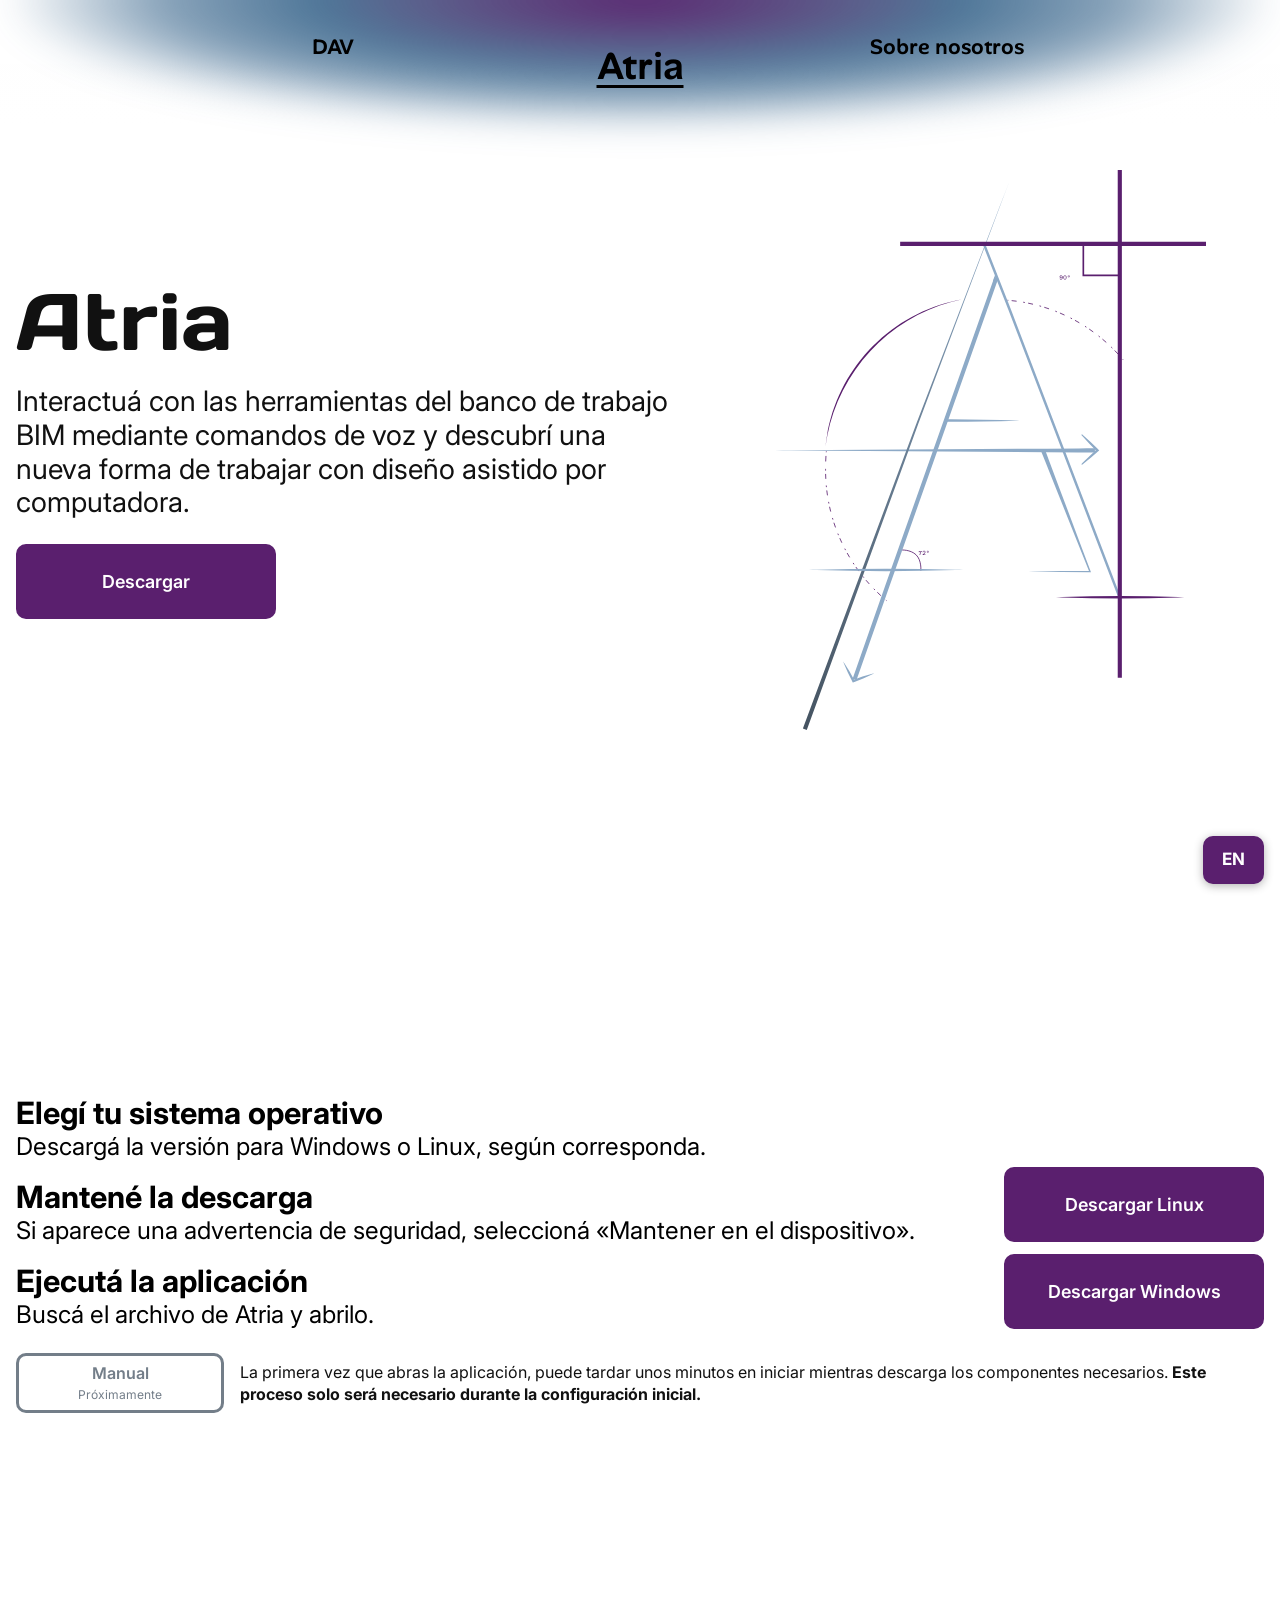
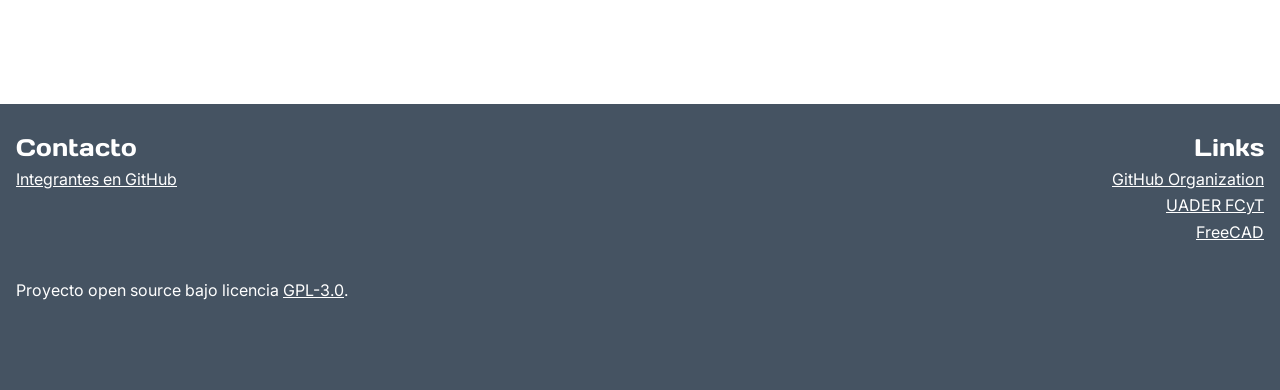
==== commit 89379e89: "fix(routing): correct page navigation URLs" ====
--- a/index.html
+++ b/index.html
@@ -5,14 +5,14 @@
   <meta name="viewport" content="width=device-width, initial-scale=1">
   <title>Atria — Comandos de voz para el banco de trabajo BIM</title>
   <meta name="description" content="Atria permite interactuar con las herramientas del banco de trabajo BIM mediante comandos de voz. Proyecto open source de la UADER.">
-  <link rel="canonical" href="https://dav-atria-web.vercel.app/">
-  <link rel="alternate" hreflang="es" href="https://dav-atria-web.vercel.app/">
-  <link rel="alternate" hreflang="en" href="https://dav-atria-web.vercel.app/en/">
-  <link rel="alternate" hreflang="x-default" href="https://dav-atria-web.vercel.app/">
+  <link rel="canonical" href="https://dav-atria-web.vercel.app/atria">
+  <link rel="alternate" hreflang="es" href="https://dav-atria-web.vercel.app/atria">
+  <link rel="alternate" hreflang="en" href="https://dav-atria-web.vercel.app/en/atria">
+  <link rel="alternate" hreflang="x-default" href="https://dav-atria-web.vercel.app/atria">
   <meta property="og:type" content="website">
   <meta property="og:title" content="Atria — Comandos de voz para el banco de trabajo BIM">
   <meta property="og:description" content="Atria permite interactuar con las herramientas del banco de trabajo BIM mediante comandos de voz. Proyecto open source de la UADER.">
-  <meta property="og:url" content="https://dav-atria-web.vercel.app/">
+  <meta property="og:url" content="https://dav-atria-web.vercel.app/atria">
   <meta property="og:locale" content="es_AR">
   <!-- TODO: og:image (URL absoluta bajo https://dav-atria-web.vercel.app/assets/img/) cuando se exporte desde Figma -->
   <link rel="icon" type="image/svg+xml" href="assets/img/atria-ilustracion.svg">
@@ -25,9 +25,9 @@
     <div class="nav-blob" aria-hidden="true"></div>
     <div class="site-header__bar">
       <nav id="main-nav" class="main-nav" aria-label="Principal">
-        <a href="dav.html">DAV</a>
-        <a href="index.html" aria-current="page"><span translate="no" class="notranslate">Atria</span></a>
-        <a href="nosotros.html">Sobre nosotros</a>
+        <a href="/DAV">DAV</a>
+        <a href="/atria" aria-current="page"><span translate="no" class="notranslate">Atria</span></a>
+        <a href="/nosotros">Sobre nosotros</a>
       </nav>
     </div>
   </header>
@@ -99,7 +99,7 @@
   </footer>
 
   <nav class="lang-switch lang-switch--atria" aria-label="Idioma">
-    <a href="en/../en/index.html" lang="en" hreflang="en" title="English">EN</a>
+    <a href="/en/atria" lang="en" hreflang="en" title="English">EN</a>
   </nav>
 
   <script src="js/config.js"></script>
--- a/css/styles.css
+++ b/css/styles.css
@@ -125,6 +125,14 @@
   min-height: var(--header-h);
   pointer-events: none;
 }
+.site-header::before {
+  content: "";
+  position: absolute;
+  inset: 0;
+  z-index: 0;
+  background: linear-gradient(to top, transparent, rgba(255, 255, 255, 1));
+  pointer-events: none;
+}
 .site-header > .site-header__bar { pointer-events: auto; }
 .site-header { transition: transform var(--btn-transition); }
 .site-header.is-footer-visible { transform: translateY(calc(-100% - 60px)); }
@@ -139,6 +147,7 @@
   aspect-ratio: auto;
   border-radius: 0 0 50% 50% / 0 0 100% 100%;
   pointer-events: none;
+  z-index: 1;
 }
 .site-header[data-active="atria"] {
   --nav-gradient: radial-gradient(ellipse farthest-side at 50% 50%, var(--atria-purple) 0%, color-mix(in srgb, var(--dav-navy) 75%, transparent) 50%, color-mix(in srgb, var(--dav-navy) 50%, transparent) 75%, transparent 100%);
@@ -171,6 +180,7 @@
   top: 0;
   left: 0;
   right: 0;
+  z-index: 2;
   height: var(--header-h);
   max-width: var(--container);
   margin: 0 auto;
@@ -236,10 +246,10 @@
   background: var(--lang-c);
   border: 3px solid var(--lang-c);
   border-radius: 10px;
-  box-shadow: 0 0 0 2px #fff, 0 2px 10px rgba(0, 0, 0, 0.3);
+  box-shadow: 0 2px 10px rgba(0, 0, 0, 0.3);
   transition: background var(--btn-transition), color var(--btn-transition);
 }
-.lang-switch a:hover { background: #fff; color: var(--lang-c); }
+.lang-switch a:hover { background: #fff; border-color: #fff; box-shadow: none; color: var(--lang-c); }
 .lang-switch a:focus-visible { outline: 3px solid var(--lang-c); outline-offset: 5px; }
 
 /* ---------- Secciones ---------- */
@@ -357,6 +367,12 @@
 .downloads--atria .manual .btn small {
   font-size: 0.75em;
 }
+.section--dav .manual .btn {
+  font-size: calc(var(--fs-btn) * 0.9);
+}
+.section--dav .manual .btn small {
+  font-size: 0.75em;
+}
 @media (max-width: 420px) {
   .downloads--atria > .downloads__actions {
     align-items: stretch;
@@ -372,6 +388,20 @@
     font-size: max(10px, 0.75em);
   }
   .downloads--atria .manual .btn {
+    width: min(208px, 70%);
+    height: 40px;
+    font-size: clamp(11px, 2.8vw, 12px);
+  }
+  .section--dav .steps > .btn-row .btn {
+    width: 100%;
+    height: max(48px, 3.75em);
+    padding: 0 6px;
+    font-size: clamp(12px, 3.1vw, 13px);
+  }
+  .section--dav .steps > .btn-row .btn small {
+    font-size: max(10px, 0.75em);
+  }
+  .section--dav .manual .btn {
     width: min(208px, 70%);
     height: 40px;
     font-size: clamp(11px, 2.8vw, 12px);
@@ -408,6 +438,33 @@
     width: min(208px, 42vw);
     height: clamp(40px, 6.6vw, 60px);
     font-size: clamp(11px, 1.4vw, 14px);
+  }
+  .section--dav .steps > .btn-row .btn {
+    width: calc(50% - 6px);
+    min-width: 0;
+    height: clamp(56px, 8.3vw, 75px);
+    padding: 0 6px;
+    font-size: clamp(13px, 1.667vw, 15px);
+  }
+  .section--dav .steps > .btn-row .btn small {
+    font-size: max(10px, 0.75em);
+  }
+  .section--dav .manual .btn {
+    width: min(208px, 42vw);
+    height: clamp(40px, 6.6vw, 60px);
+    font-size: clamp(11px, 1.4vw, 14px);
+  }
+}
+@media (min-width: 420px) and (max-width: 579px) {
+  .section--dav .steps > .btn-row {
+    flex-direction: column;
+  }
+}
+@media (min-width: 901px) and (max-width: 903.99px) {
+  .section--dav .steps > .btn-row .btn {
+    width: calc(50vw - 29.6px);
+    max-width: none;
+    flex-shrink: 0;
   }
 }
 @media (min-width: 420px) and (max-width: 765.99px) {
@@ -448,6 +505,18 @@
   .downloads--atria .manual {
     grid-column: 1 / -1;
     grid-row: 2;
+  }
+  .section--dav .steps > .btn-row .btn {
+    width: 260px;
+    max-width: 100%;
+    min-width: auto;
+    flex-shrink: 1;
+    height: 75px;
+    padding: 0 8px;
+    font-size: var(--fs-btn);
+  }
+  .section--dav .steps > .btn-row .btn small {
+    font-size: 0.75rem;
   }
 }
 .downloads__video {
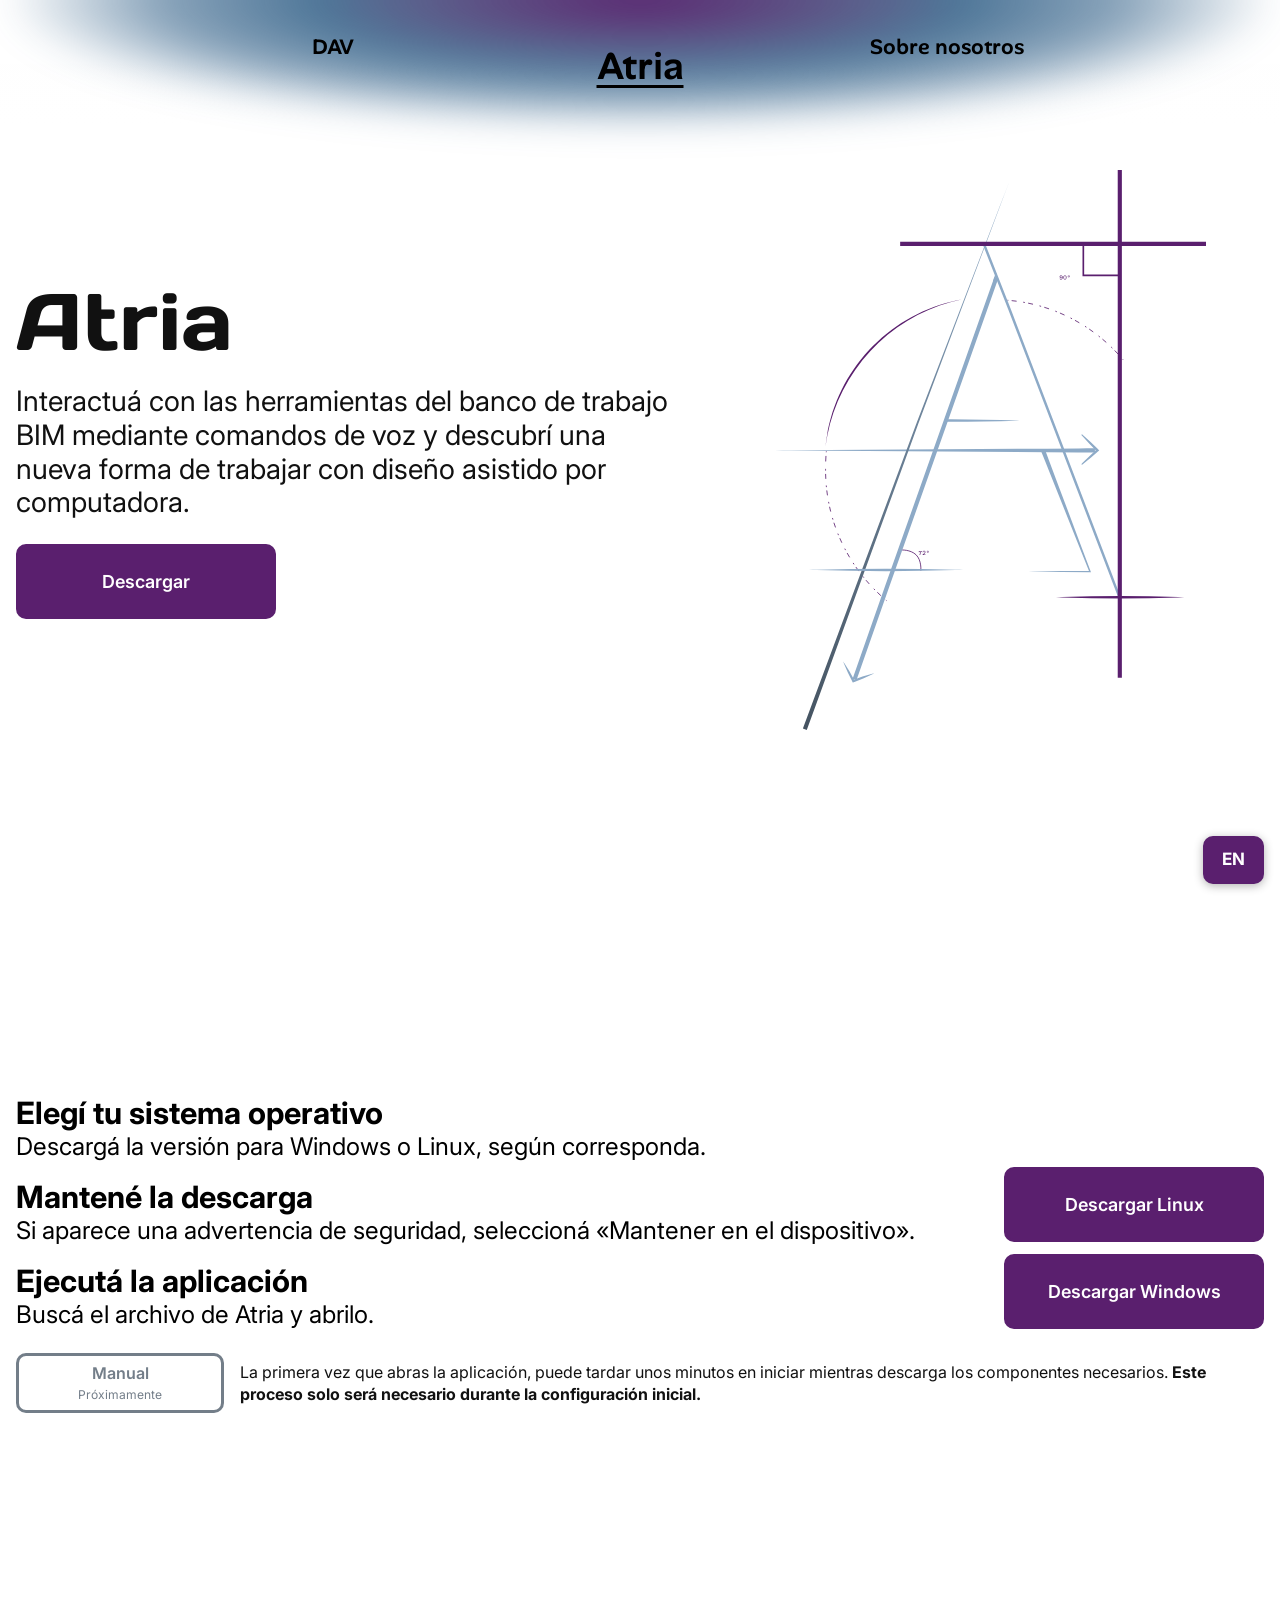
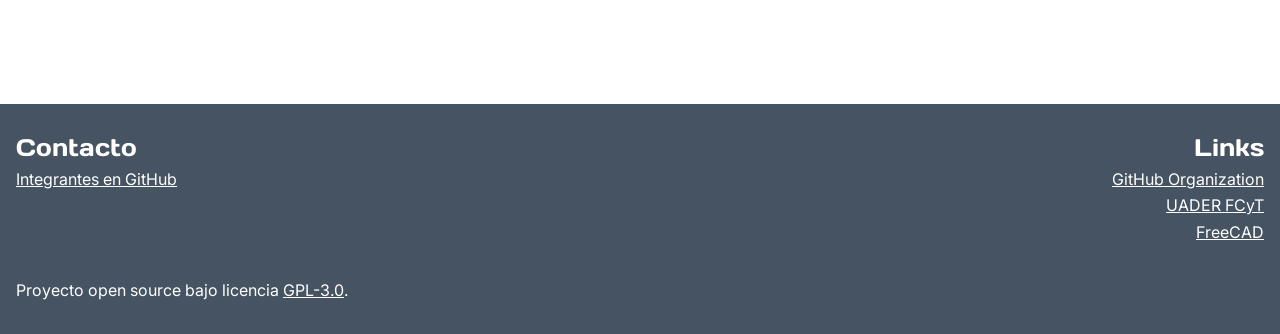
==== commit 80c5f54e: "fix(pages): correct page names" ====
--- a/index.html
+++ b/index.html
@@ -3,14 +3,14 @@
 <head>
   <meta charset="utf-8">
   <meta name="viewport" content="width=device-width, initial-scale=1">
-  <title>Atria — Comandos de voz para el banco de trabajo BIM</title>
+  <title>Atria</title>
   <meta name="description" content="Atria permite interactuar con las herramientas del banco de trabajo BIM mediante comandos de voz. Proyecto open source de la UADER.">
   <link rel="canonical" href="https://dav-atria-web.vercel.app/atria">
   <link rel="alternate" hreflang="es" href="https://dav-atria-web.vercel.app/atria">
   <link rel="alternate" hreflang="en" href="https://dav-atria-web.vercel.app/en/atria">
   <link rel="alternate" hreflang="x-default" href="https://dav-atria-web.vercel.app/atria">
   <meta property="og:type" content="website">
-  <meta property="og:title" content="Atria — Comandos de voz para el banco de trabajo BIM">
+  <meta property="og:title" content="Atria">
   <meta property="og:description" content="Atria permite interactuar con las herramientas del banco de trabajo BIM mediante comandos de voz. Proyecto open source de la UADER.">
   <meta property="og:url" content="https://dav-atria-web.vercel.app/atria">
   <meta property="og:locale" content="es_AR">
--- a/css/styles.css
+++ b/css/styles.css
@@ -558,7 +558,7 @@
 .team__list li { padding: 2px 0; }
 
 /* ---------- Footer ---------- */
-.site-footer { background: var(--atria-slate); color: #fff; padding: 32px 0 88px; } /* margen abajo: no tapar los links con el botón de idioma */
+.site-footer { background: var(--atria-slate); color: #fff; padding: 32px 0 32px; } /* deja espacio para el botón de idioma fijo */
 .site-footer--atria { background: var(--atria-slate); }
 /* Figma usa blanco sobre #49A6CF (2.7:1, no cumple AA); se usa texto oscuro (6:1) */
 .site-footer--dav { background: var(--dav-sky); color: #0b1f2e; }
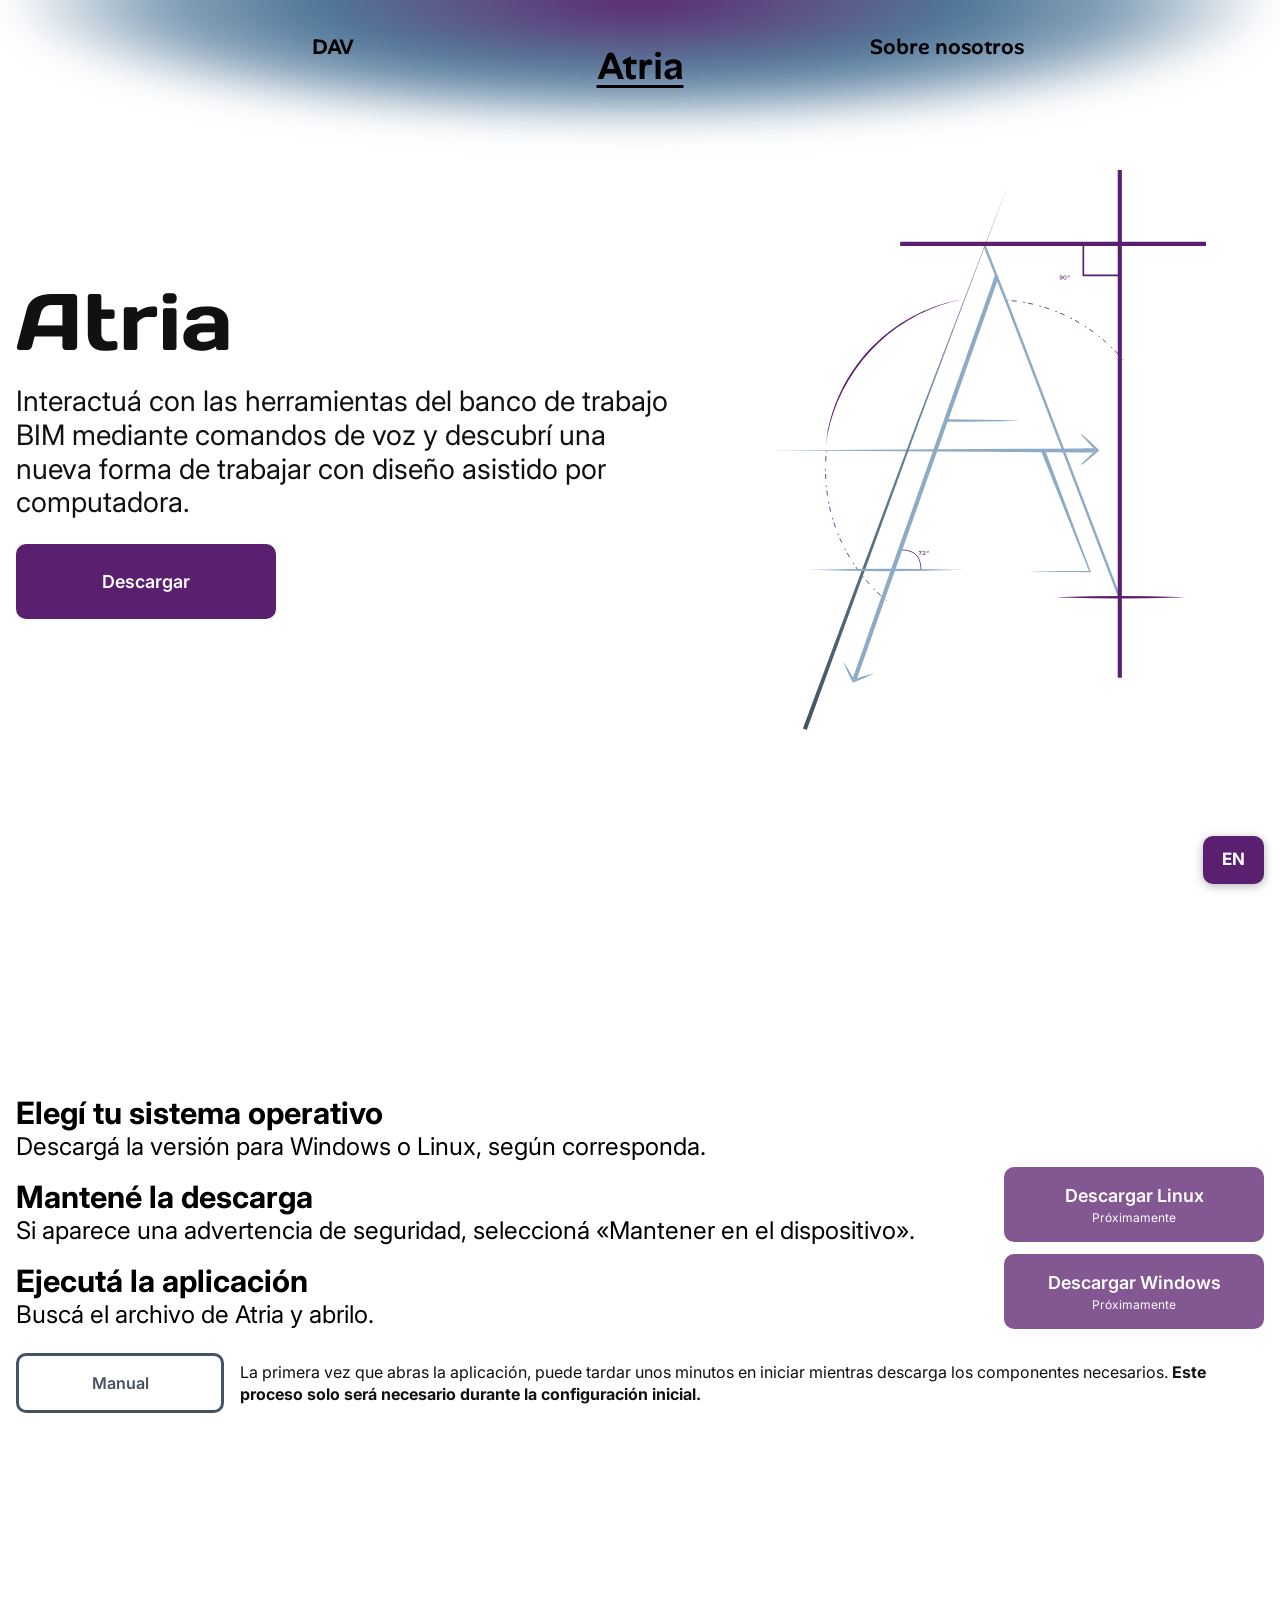
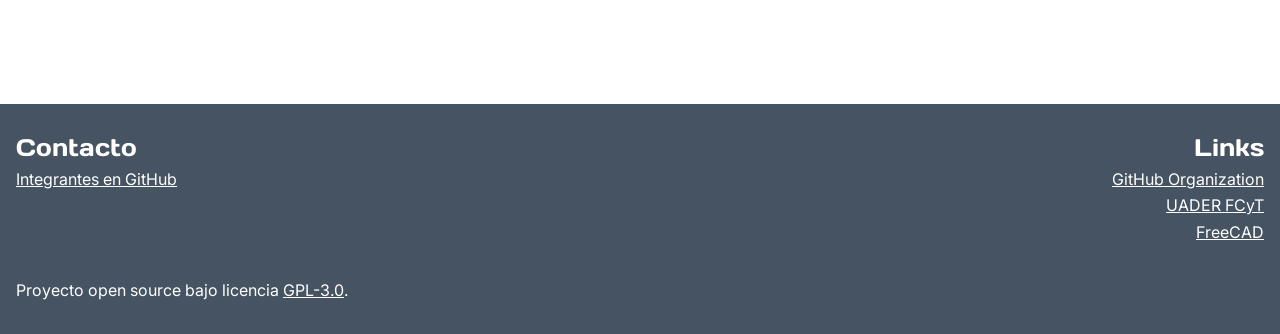
==== commit 5dde86e2: "feat(manuals): add Google Drive links" ====
--- a/index.html
+++ b/index.html
@@ -89,8 +89,7 @@
         <h2 class="site-footer__title">Links</h2>
         <ul>
           <li><a href="https://github.com/DAv-Project-Team-UADER" target="_blank" rel="noopener noreferrer">GitHub Organization</a></li>
-          <!-- TODO: confirmar la URL oficial de UADER FCyT y cargarla en js/config.js (uader) -->
-          <li><span data-link="uader">UADER FCyT</span></li>
+          <li><a href="https://fcytcdelu.uader.edu.ar/" target="_blank" rel="noopener noreferrer">UADER FCyT</a></li>
           <li><a href="https://www.freecad.org" target="_blank" rel="noopener noreferrer">FreeCAD</a></li>
         </ul>
       </div>
